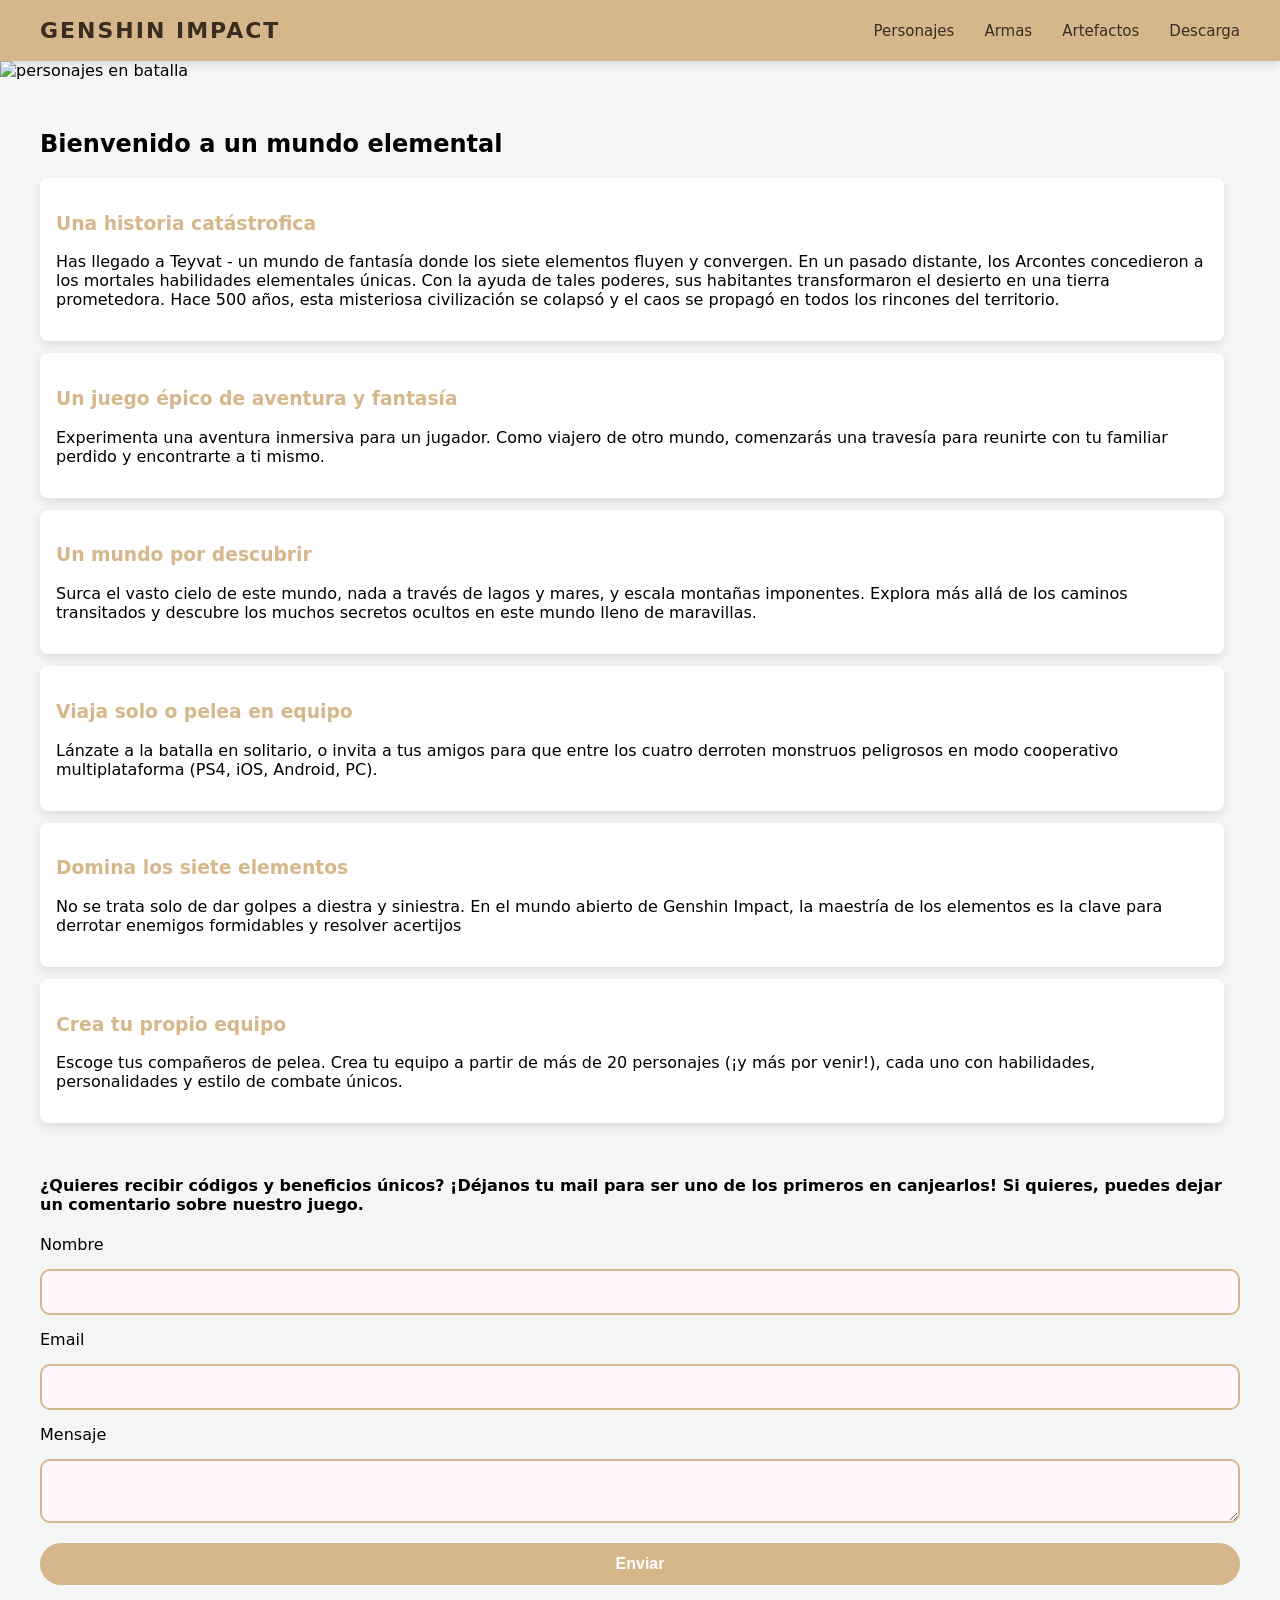
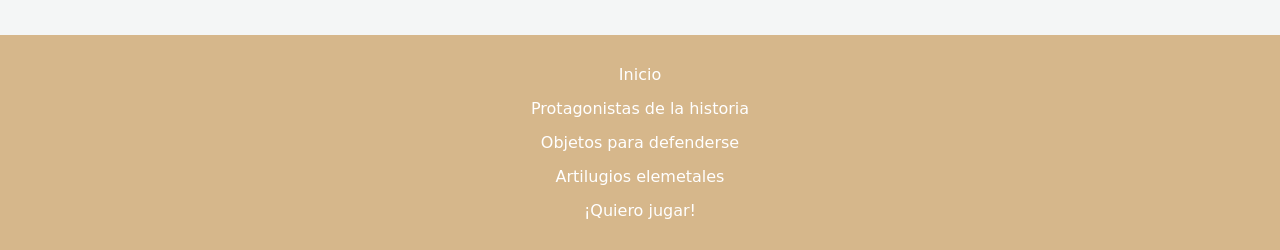
==== index.html @ b944daa3 "Add files via upload" ====
<!DOCTYPE html>
<html lang="en">

  <head>
    <meta charset="UTF-8">
    <title>index</title>
    <meta name="viewport" content="width=device-width, initial-scale=1.0"><link rel="stylesheet" href="/style.css">
  </head>

  <body>
    <!DOCTYPE html>
<html>
  <body>
    <main>
      
      <head>
         <title>GENSHIN IMPACT</title> 
      </head>

      <header class="barra">
       <a class="logotipo" href="#">GENSHIN IMPACT</a>
        <nav class="menu">
        <a href="#">Personajes</a>
        <a href="#">Armas</a>
        <a href="#">Artefactos</a>
      <a href="https://genshin.hoyoverse.com/es/home">Descarga</a>
        </nav>
      </header>

      <article class="banner">
      <img src="https://static0.gamerantimages.com/wordpress/wp-content/uploads/2025/12/genshin-impact-banner-current-next-past-history-chronicled-fate-every-character-event-wish-banner-gi.jpg?w=1600&h=900&fit=crop" alt="personajes en batalla"
      </article>
      
<section class="contenido">
      <h2 class="titulo">Bienvenido a un mundo elemental</h2>
      <article class="tarjeta">
      <h3><span class="texto-dorado">Una historia catástrofica</span></h3>
      <p>Has llegado a Teyvat - un mundo de fantasía donde los siete elementos fluyen y convergen. En un pasado distante, los Arcontes concedieron a los mortales habilidades elementales únicas. Con la ayuda de tales poderes, sus habitantes transformaron el desierto en una tierra prometedora. Hace 500 años, esta misteriosa civilización se colapsó y el caos se propagó en todos los rincones del territorio.</p>
    </article>

      <article class="tarjeta">
      <h3><span class="texto-dorado">Un juego épico de aventura y fantasía </span></h3>
      <p>Experimenta una aventura inmersiva para un jugador. Como viajero de otro mundo, comenzarás una travesía para reunirte con tu familiar perdido y encontrarte a ti mismo.</p>
    </article>

      <article class="tarjeta">
      <h3><span class="texto-dorado">Un mundo por descubrir</span></h3>
      <p>Surca el vasto cielo de este mundo, nada a través de lagos y mares, y escala montañas imponentes. Explora más allá de los caminos transitados y descubre los muchos secretos ocultos en este mundo lleno de maravillas.</p>
    </article>

      <article class="tarjeta">
      <h3><span class="texto-dorado">Viaja solo o pelea en equipo</span></h3>
      <p>Lánzate a la batalla en solitario, o invita a tus amigos para que entre los cuatro derroten monstruos peligrosos en modo cooperativo multiplataforma (PS4, iOS, Android, PC).</p>
      </article>

      <article class="tarjeta">
      <h3><span class="texto-dorado">Domina los siete elementos</span></h3>
      <p>No se trata solo de dar golpes a diestra y siniestra. En el mundo abierto de Genshin Impact, la maestría de los elementos es la clave para derrotar enemigos formidables y resolver acertijos</p>
      </article>

      <article class="tarjeta">
      <h3><span class="texto-dorado">Crea tu propio equipo</span></h3>
      <p>Escoge tus compañeros de pelea. Crea tu equipo a partir de más de 20 personajes (¡y más por venir!), cada uno con habilidades, personalidades y estilo de combate únicos.</p>
      </article>
<br>
      <article class="">
      <h4>¿Quieres recibir códigos y beneficios únicos? ¡Déjanos tu mail para ser uno de los primeros en canjearlos! Si quieres, puedes dejar un comentario sobre nuestro juego.</h4>
      </article>
        
    <form class="formulario">
      <label for="nombre">Nombre</label>
      <input type="text" id="nombre" required>
 
      <label for="email">Email</label>
      <input type="email" id="email" required>
 
      <label for="mensaje">Mensaje</label>
      <textarea id="mensaje" required></textarea>
 
      <button type="submit">Enviar</button>
    </form>
</section>
  
  <footer>
  <nav class="navegacion-footer">
    <a href="#inicio">Inicio</a>
    <a href="#Protagonistas">Protagonistas de la historia</a>
    <a href="#Objetos">Objetos para defenderse</a>
    <a href="#contacto">Artilugios elemetales</a>
    <a href="https://genshin.hoyoverse.com/es/home">¡Quiero jugar!</a>
  </nav>
</footer>

    </main>
  </body>
</html>
    <script src="/script.js"></script>
  </body>

</html>
---- style.css ----
html,
body {
  width: 100%;
  min-height: 100%;
  margin: 0;
  padding: 0;
  font-family: system-ui, sans-serif;
  background: #f4f6f6;
}

main {
  width: 100%;
  max-width: none;
  margin: 0;
  padding: 0;
}

.barra {
  display: flex;
  justify-content: space-between;
  align-items: center;
  gap: 30px;
  padding: 18px 40px;
  background-color: #D6B78B;
  box-shadow: 0 3px 10px rgba(0, 0, 0, 0.12);
}

.logotipo {
  color: #382D20;
  font-size: 22px;
  font-weight: bold;
  letter-spacing: 2px;
  text-decoration: none;
  white-space: nowrap;
  transition: opacity 0.3s ease;
}

.logotipo:hover {
  opacity: 0.7;
}

.menu {
  display: flex;
  align-items: center;
  gap: 30px;
}

.menu a {
  color: #382D20;
  font-size: 15px;
  font-weight: 500;
  text-decoration: none;
  position: relative;
  transition: color 0.3s ease;
}

.menu a:hover {
  color: #FFFFFF;
}

.menu a::after {
  content: "";
  position: absolute;
  left: 0;
  bottom: -6px;
  width: 0;
  height: 2px;
  background-color: #FFFFFF;
  transition: width 0.3s ease;
}

.menu a:hover::after {
  width: 100%;
}

.banner img{
  display: block;
  width: 100%;
  height: auto;
}

.contenido {
  max-width: 1200px;
  margin: 0 auto;
  padding: 30px;
}

.tarjeta {
  background: #ffffff;
  border-radius: 8px;
  padding: 16px;
  margin-bottom: 12px;
  box-shadow: 0 4px 10px rgba(0, 0, 0, 0.1);
  transition: transform 0.3s ease, box-shadow 0.3s ease;
  margin-right: 16px;
}

.tarjeta:hover {
  transform: translateY(-8px);
  box-shadow: 0 10px 20px rgba(0, 0, 0, 0.2);
}

.texto-dorado{
  font-weight: strong;
  color: #D6B78B;
}

.formulario {
  display: flex;
  flex-direction: column;
  gap: 15px;
}

input,
textarea {
  width: 100%;
  padding: 12px;
  border: 2px solid #D6B78B;
  border-radius: 10px;
  background-color: #fff7fb;
  color: #444;
  font-family: system-ui, sans-serif;
  font-size: 15px;
  box-sizing: border-box;
  outline: none;
  transition: 0.3s;
}

button {
  background-color: #D6B78B;
  color: white;
  border: none;
  padding: 12px 25px;
  border-radius: 25px;
  font-size: 16px;
  font-weight: bold;
  cursor: pointer;
  transition: all 0.3s ease;
  margin-top: 5px;
}

button:hover {
  background-color: #D6B78B;
  transform: translateY(-3px);
  box-shadow: 0 5px 12px #D6B78B;
}

input:focus,
textarea:focus {
  border-color: #D6B78B;
  background-color: #ffffff;
  box-shadow: 0 0 8px #D6B78B;
}

footer {
  background-color: #D6B78B;
  padding: 30px 20px;
  margin-top: 20px;
}

.navegacion-footer {
  display: flex;
  flex-direction: column;
  align-items: center;
  gap: 15px;
}

.navegacion-footer a {
  color: #ffffff;
  text-decoration: none;
  font-size: 16px;
  transition: color 0.3s ease;
}

.navegacion-footer a:hover {
  color: #6B4F2A;
}
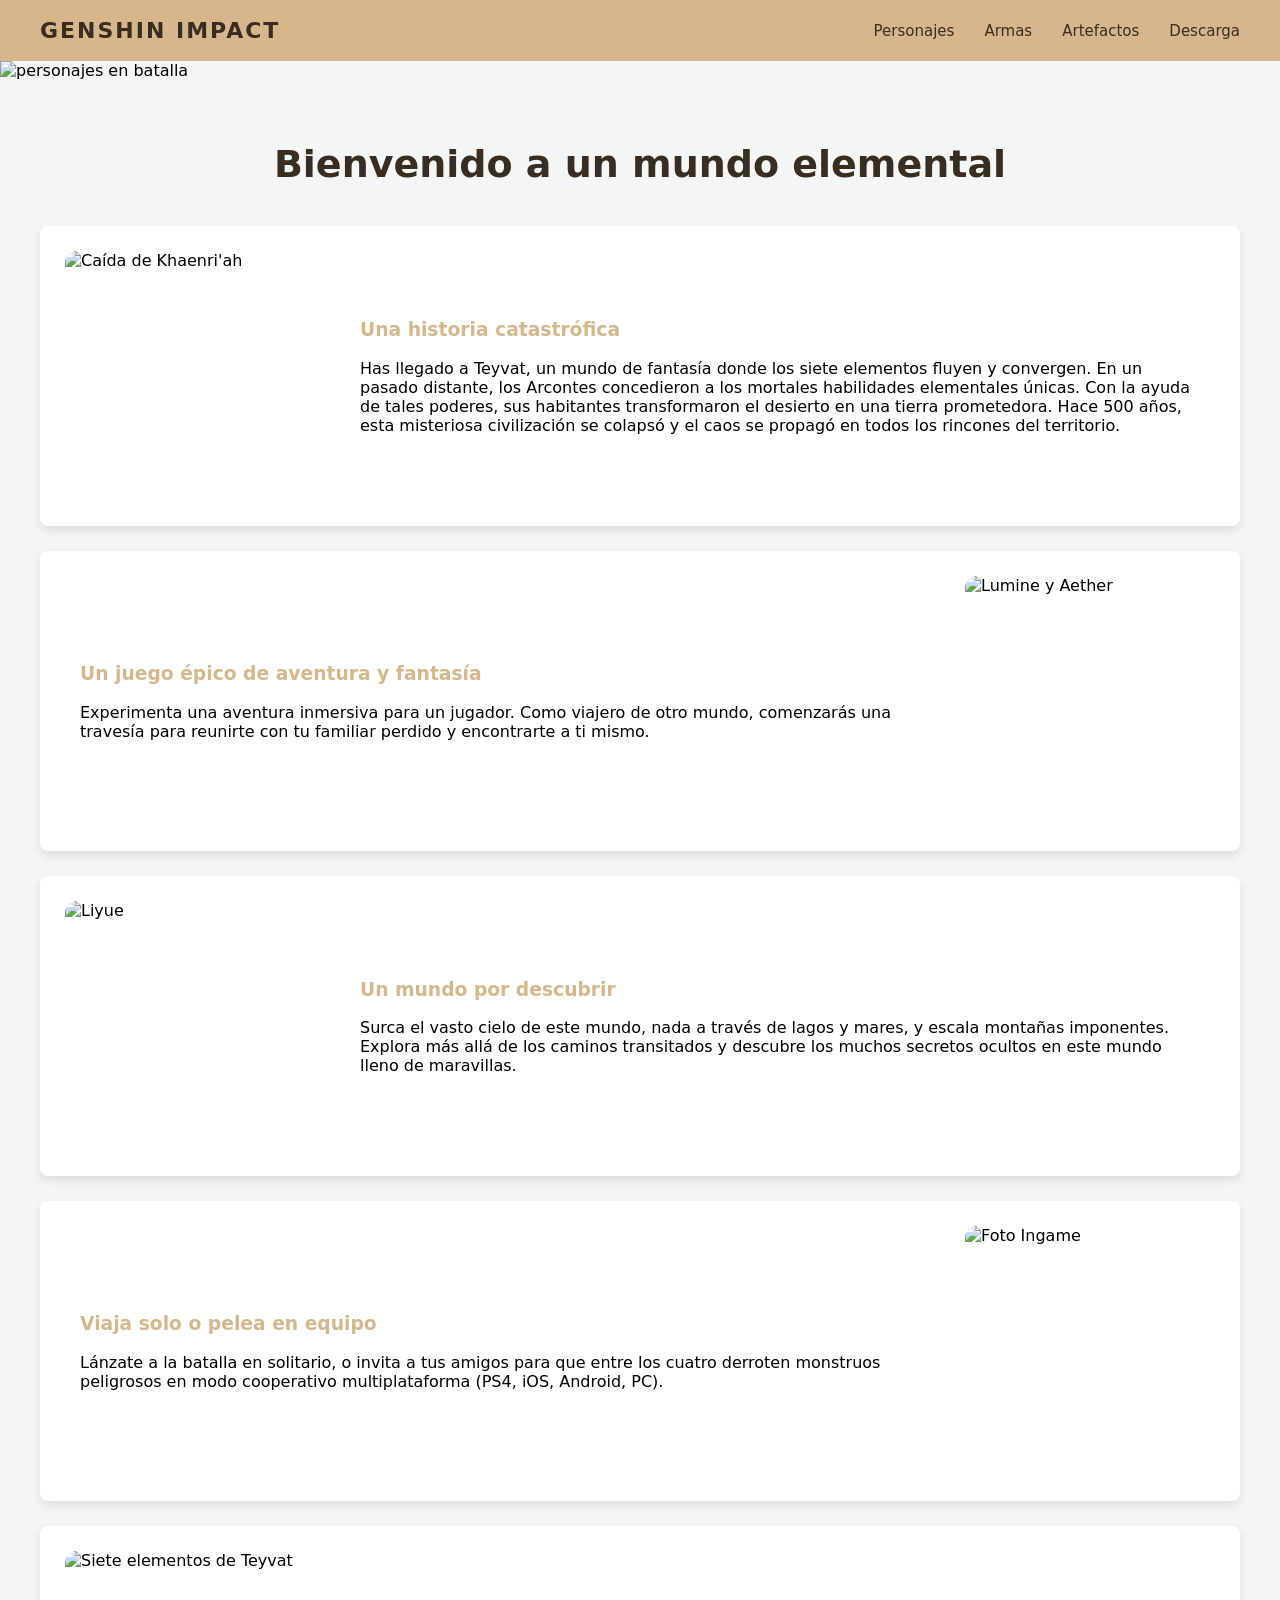
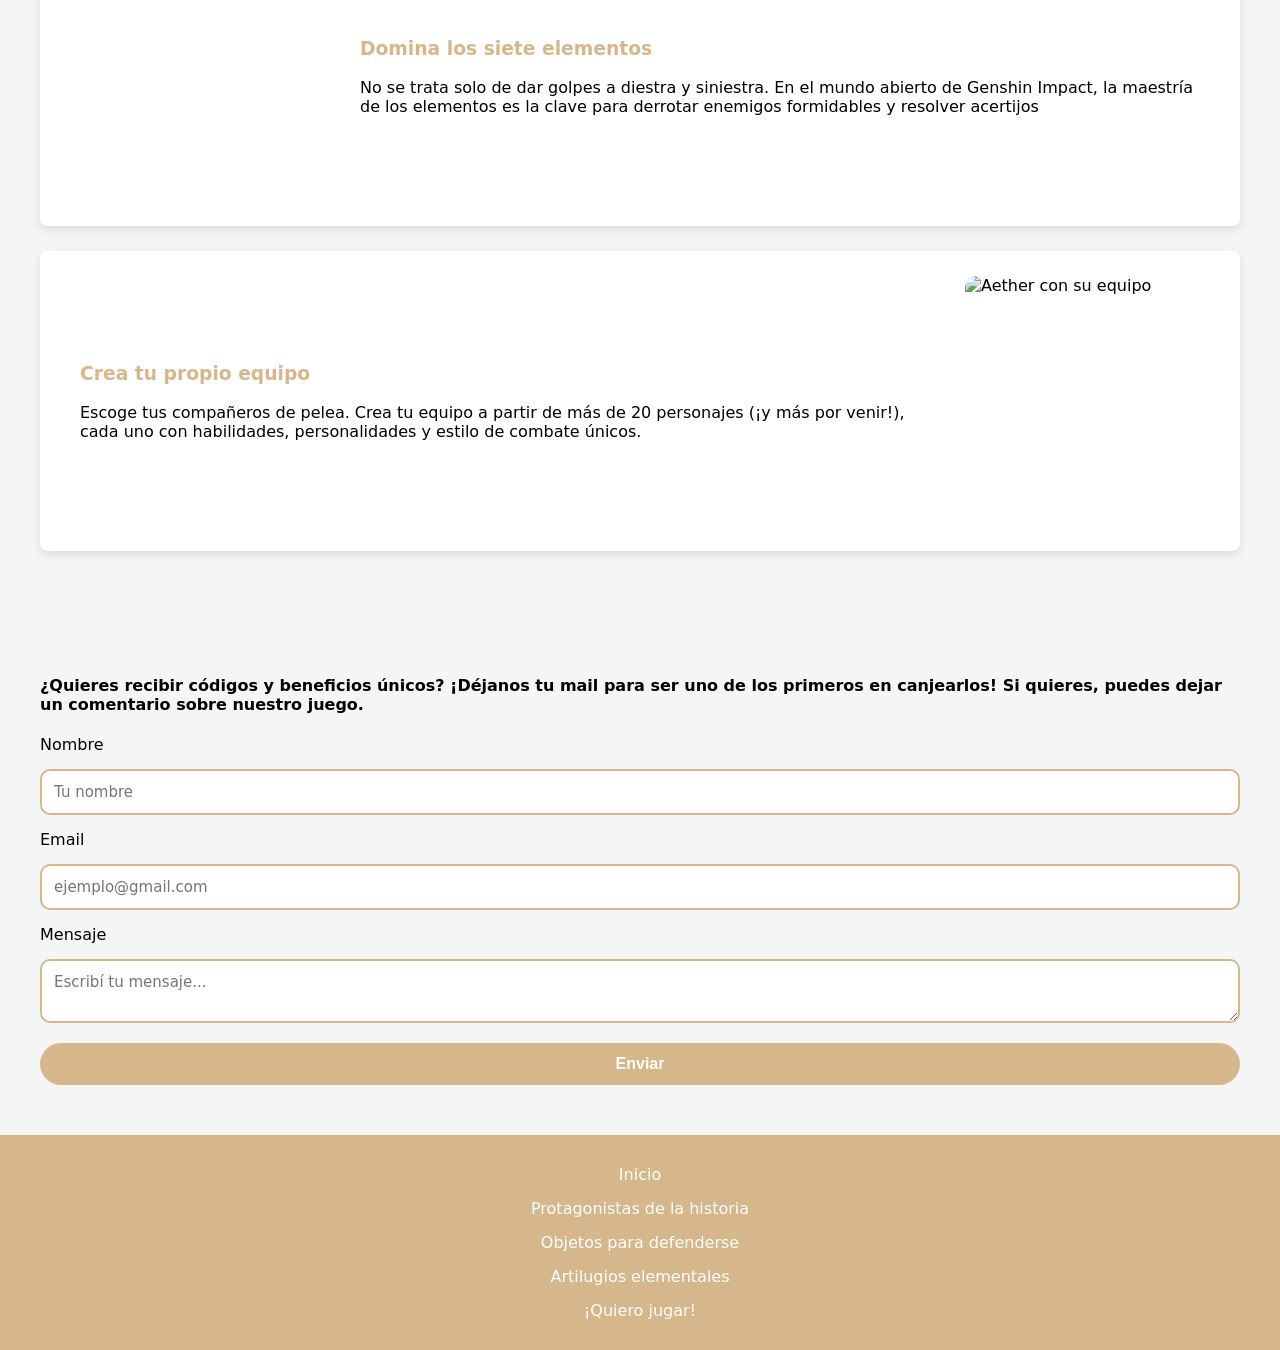
==== commit e9833ce6: "Add files via upload" ====
--- a/index.html
+++ b/index.html
@@ -3,8 +3,8 @@
 
   <head>
     <meta charset="UTF-8">
-    <title>index</title>
-    <meta name="viewport" content="width=device-width, initial-scale=1.0"><link rel="stylesheet" href="/style.css">
+    <title>index.html</title>
+    <meta name="viewport" content="width=device-width, initial-scale=1.0"><link rel="stylesheet" href="style.css">
   </head>
 
   <body>
@@ -18,75 +18,160 @@
       </head>
 
       <header class="barra">
-       <a class="logotipo" href="#">GENSHIN IMPACT</a>
+       <a class="logotipo" href="index.html">GENSHIN IMPACT</a>
         <nav class="menu">
-        <a href="#">Personajes</a>
-        <a href="#">Armas</a>
-        <a href="#">Artefactos</a>
+        <a href="personajes.html">Personajes</a>
+        <a href="armas.html">Armas</a>
+        <a href="artefactos.html">Artefactos</a>
       <a href="https://genshin.hoyoverse.com/es/home">Descarga</a>
         </nav>
       </header>
 
-      <article class="banner">
-      <img src="https://static0.gamerantimages.com/wordpress/wp-content/uploads/2025/12/genshin-impact-banner-current-next-past-history-chronicled-fate-every-character-event-wish-banner-gi.jpg?w=1600&h=900&fit=crop" alt="personajes en batalla"
-      </article>
+      <section class="banner">
+      <img src="https://static0.gamerantimages.com/wordpress/wp-content/uploads/2025/12/genshin-impact-banner-current-next-past-history-chronicled-fate-every-character-event-wish-banner-gi.jpg?w=1600&h=900&fit=crop" alt="personajes en batalla">
+      </section>
       
-<section class="contenido">
+      <section class="contenido">
       <h2 class="titulo">Bienvenido a un mundo elemental</h2>
+  
+  <article class="tarjeta">
+    <div class="imagen-historia">
+      <img
+        src="https://static.wikia.nocookie.net/gensin-impact/images/6/65/Fall_of_Khaenri%27ah.png/revision/latest/scale-to-width-down/1200?cb=20210412065408"
+        alt="Caída de Khaenri'ah">
+    </div>
+
+    <div class="info">
+      <h3>
+        <span class="texto-dorado">Una historia catastrófica</span>
+      </h3>
+
+      <p>
+        Has llegado a Teyvat, un mundo de fantasía donde los siete elementos fluyen y convergen. En un pasado distante, los Arcontes concedieron a los mortales habilidades elementales únicas. Con la ayuda de tales poderes, sus habitantes transformaron el desierto en una tierra prometedora. Hace 500 años, esta misteriosa civilización se colapsó y el caos se propagó en todos los rincones del territorio.
+      </p>
+    </div>
+  </article>
+
+
+  <article class="tarjeta ficha-invertida">
+
+    <div class="imagen-historia">
+      <img
+src="https://images.wallpapersden.com/image/download/genshin-impact-lumine-and-aether-flying-4k_bmVmamuUmZqaraWkpJRpbWVlrWdsZWU.jpg"
+        alt="Lumine y Aether">
+    </div>
+
+    <div class="info">
+      <h3>
+        <span class="texto-dorado">
+          Un juego épico de aventura y fantasía
+        </span>
+      </h3>
+
+      <p>
+        Experimenta una aventura inmersiva para un jugador. Como viajero de otro mundo, comenzarás una travesía para reunirte con tu familiar perdido y encontrarte a ti mismo.
+      </p>
+    </div>
+  </article>
+
       <article class="tarjeta">
-      <h3><span class="texto-dorado">Una historia catástrofica</span></h3>
-      <p>Has llegado a Teyvat - un mundo de fantasía donde los siete elementos fluyen y convergen. En un pasado distante, los Arcontes concedieron a los mortales habilidades elementales únicas. Con la ayuda de tales poderes, sus habitantes transformaron el desierto en una tierra prometedora. Hace 500 años, esta misteriosa civilización se colapsó y el caos se propagó en todos los rincones del territorio.</p>
+    <div class="imagen-historia">
+      <img
+        src="https://wallpapercave.com/wp/wp7487214.jpg"
+        alt="Liyue">
+    </div>
+
+    <div class="info">
+      <h3><span class="texto-dorado">Un mundo por descubrir</span></h3>
+      <p>Surca el vasto cielo de este mundo, nada a través de lagos y mares, y escala montañas imponentes. Explora más allá de los caminos transitados y descubre los muchos secretos ocultos en este mundo lleno de maravillas.</p>
+    </div>
     </article>
 
-      <article class="tarjeta">
-      <h3><span class="texto-dorado">Un juego épico de aventura y fantasía </span></h3>
-      <p>Experimenta una aventura inmersiva para un jugador. Como viajero de otro mundo, comenzarás una travesía para reunirte con tu familiar perdido y encontrarte a ti mismo.</p>
-    </article>
 
-      <article class="tarjeta">
-      <h3><span class="texto-dorado">Un mundo por descubrir</span></h3>
-      <p>Surca el vasto cielo de este mundo, nada a través de lagos y mares, y escala montañas imponentes. Explora más allá de los caminos transitados y descubre los muchos secretos ocultos en este mundo lleno de maravillas.</p>
-    </article>
+  <article class="tarjeta ficha-invertida">
 
-      <article class="tarjeta">
+    <div class="imagen-historia">
+      <img
+src="https://wotpack.ru/wp-content/uploads/2023/08/word-image-281950-3.jpeg"
+        alt="Foto Ingame">
+    </div>
+
+    <div class="info">
       <h3><span class="texto-dorado">Viaja solo o pelea en equipo</span></h3>
       <p>Lánzate a la batalla en solitario, o invita a tus amigos para que entre los cuatro derroten monstruos peligrosos en modo cooperativo multiplataforma (PS4, iOS, Android, PC).</p>
+    </div>
       </article>
 
       <article class="tarjeta">
+      <div class="imagen-historia">
+      <img
+        src="https://static.icy-veins.com/images/genshin-impact/guides/elements/elemental-resonance.webp"
+        alt="Siete elementos de Teyvat">
+      </div>
+
+    <div class="info">
       <h3><span class="texto-dorado">Domina los siete elementos</span></h3>
       <p>No se trata solo de dar golpes a diestra y siniestra. En el mundo abierto de Genshin Impact, la maestría de los elementos es la clave para derrotar enemigos formidables y resolver acertijos</p>
+    </div>
       </article>
 
-      <article class="tarjeta">
+<article class="tarjeta ficha-invertida">
+
+    <div class="imagen-historia">
+      <img
+src="https://media.pocketgamer.com/artwork/ra-87285-1625617386/characters-header-1010.png"
+        alt="Aether con su equipo">
+    </div>
+
+    <div class="info">
       <h3><span class="texto-dorado">Crea tu propio equipo</span></h3>
       <p>Escoge tus compañeros de pelea. Crea tu equipo a partir de más de 20 personajes (¡y más por venir!), cada uno con habilidades, personalidades y estilo de combate únicos.</p>
+    </div>
       </article>
+      </section>
 <br>
-      <article class="">
+<section class="contacto">
       <h4>¿Quieres recibir códigos y beneficios únicos? ¡Déjanos tu mail para ser uno de los primeros en canjearlos! Si quieres, puedes dejar un comentario sobre nuestro juego.</h4>
-      </article>
+
         
-    <form class="formulario">
-      <label for="nombre">Nombre</label>
-      <input type="text" id="nombre" required>
- 
-      <label for="email">Email</label>
-      <input type="email" id="email" required>
- 
-      <label for="mensaje">Mensaje</label>
-      <textarea id="mensaje" required></textarea>
- 
-      <button type="submit">Enviar</button>
-    </form>
+<form class="formulario">
+
+  <label for="nombre">Nombre</label>
+  <input
+    type="text"
+    id="nombre"
+    name="nombre"
+    placeholder="Tu nombre"
+    required
+  >
+
+  <label for="email">Email</label>
+  <input
+    type="email"
+    id="email"
+    name="email"
+    placeholder="ejemplo@gmail.com"
+    required
+  >
+
+  <label for="mensaje">Mensaje</label>
+  <textarea
+    id="mensaje"
+    name="mensaje"
+    placeholder="Escribí tu mensaje..."
+    required
+  ></textarea>
+
+  <button type="submit">Enviar</button>
+
+</form>
 </section>
-  
   <footer>
   <nav class="navegacion-footer">
-    <a href="#inicio">Inicio</a>
-    <a href="#Protagonistas">Protagonistas de la historia</a>
-    <a href="#Objetos">Objetos para defenderse</a>
-    <a href="#contacto">Artilugios elemetales</a>
+    <a href="index.html">Inicio</a>
+    <a href="personajes.html">Protagonistas de la historia</a>
+    <a href="armas.html">Objetos para defenderse</a>
+    <a href="artefactos.html">Artilugios elementales</a>
     <a href="https://genshin.hoyoverse.com/es/home">¡Quiero jugar!</a>
   </nav>
 </footer>
@@ -94,7 +179,6 @@
     </main>
   </body>
 </html>
-    <script src="/script.js"></script>
   </body>
 
 </html>
--- a/style.css
+++ b/style.css
@@ -18,11 +18,9 @@
 .barra {
   display: flex;
   justify-content: space-between;
-  align-items: center;
   gap: 30px;
   padding: 18px 40px;
   background-color: #D6B78B;
-  box-shadow: 0 3px 10px rgba(0, 0, 0, 0.12);
 }
 
 .logotipo {
@@ -74,9 +72,15 @@
 }
 
 .banner img{
-  display: block;
   width: 100%;
   height: auto;
+}
+
+.titulo{
+  font-size: 38px;
+  color: #382D20;
+  text-align: center;
+  margin-bottom: 40px;
 }
 
 .contenido {
@@ -86,13 +90,19 @@
 }
 
 .tarjeta {
+  display: flex;
+  align-items: center;
+  gap: 30px;
+
   background: #ffffff;
   border-radius: 8px;
-  padding: 16px;
-  margin-bottom: 12px;
+  padding: 25px;
+  margin-bottom: 25px;
+
   box-shadow: 0 4px 10px rgba(0, 0, 0, 0.1);
-  transition: transform 0.3s ease, box-shadow 0.3s ease;
-  margin-right: 16px;
+
+  transition: transform 0.3s ease,
+              box-shadow 0.3s ease;
 }
 
 .tarjeta:hover {
@@ -100,9 +110,38 @@
   box-shadow: 0 10px 20px rgba(0, 0, 0, 0.2);
 }
 
-.texto-dorado{
-  font-weight: strong;
+.info {
+  flex: 1;
+  padding: 0 15px;
+}
+
+
+.texto-dorado {
+  font-weight: bold;
   color: #D6B78B;
+}
+
+.imagen-historia {
+  flex: 0 0 250px;
+  display: flex;
+  align-items: center;
+  justify-content: center;
+}
+
+.imagen-historia img {
+  width: 100%;
+  height: 250px;
+  object-fit: cover;
+  border-radius: 12px;
+  transition: transform 0.3s ease;
+}
+
+.imagen-historia img:hover {
+  transform: scale(1.05);
+}
+
+.ficha-invertida {
+  flex-direction: row-reverse;
 }
 
 .formulario {
@@ -117,8 +156,7 @@
   padding: 12px;
   border: 2px solid #D6B78B;
   border-radius: 10px;
-  background-color: #fff7fb;
-  color: #444;
+  background-color: #ffffff;
   font-family: system-ui, sans-serif;
   font-size: 15px;
   box-sizing: border-box;
@@ -140,9 +178,10 @@
 }
 
 button:hover {
-  background-color: #D6B78B;
+  background-color: #382D20;
+  color: white;
   transform: translateY(-3px);
-  box-shadow: 0 5px 12px #D6B78B;
+  box-shadow: 0 5px 12px rgba(56, 45, 32, 0.3);
 }
 
 input:focus,
@@ -152,6 +191,12 @@
   box-shadow: 0 0 8px #D6B78B;
 }
 
+.contacto{
+  max-width: 1200px;
+  margin: 0 auto;
+  padding: 30px;
+}
+
 footer {
   background-color: #D6B78B;
   padding: 30px 20px;
